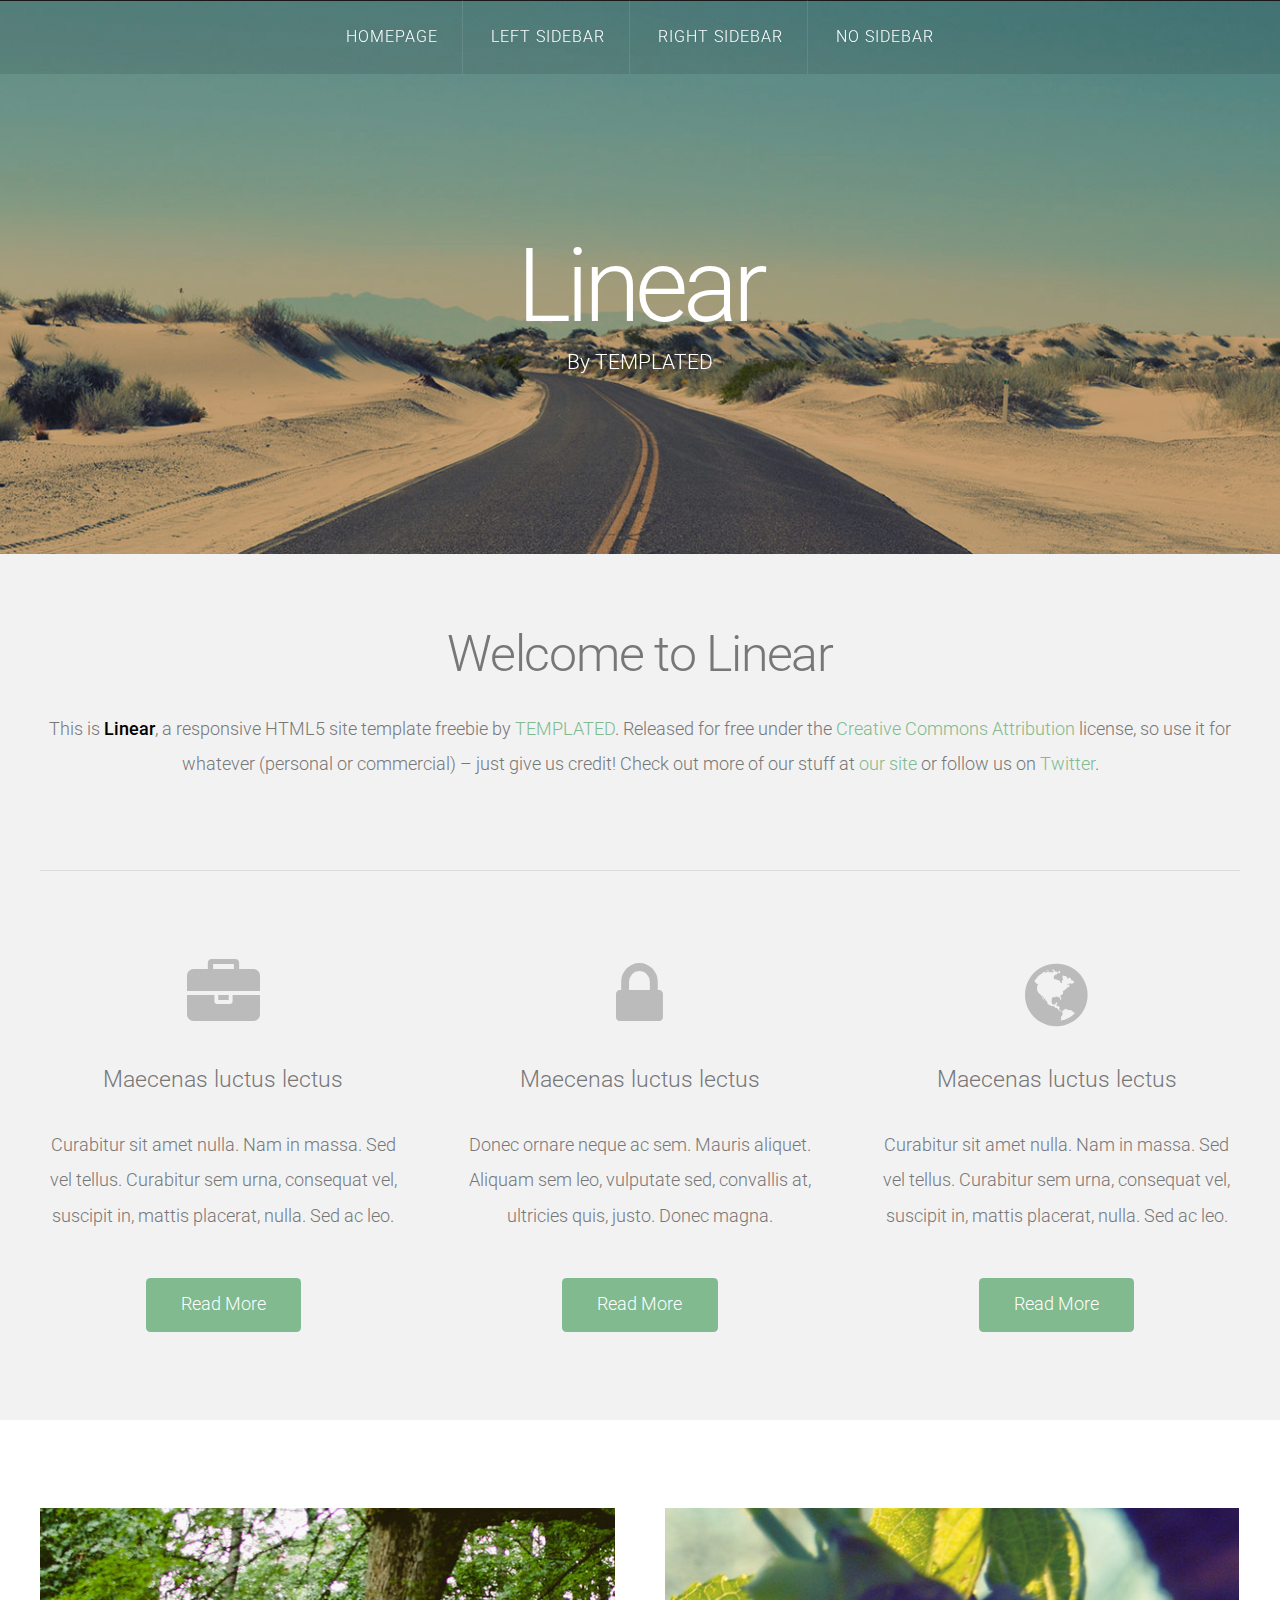
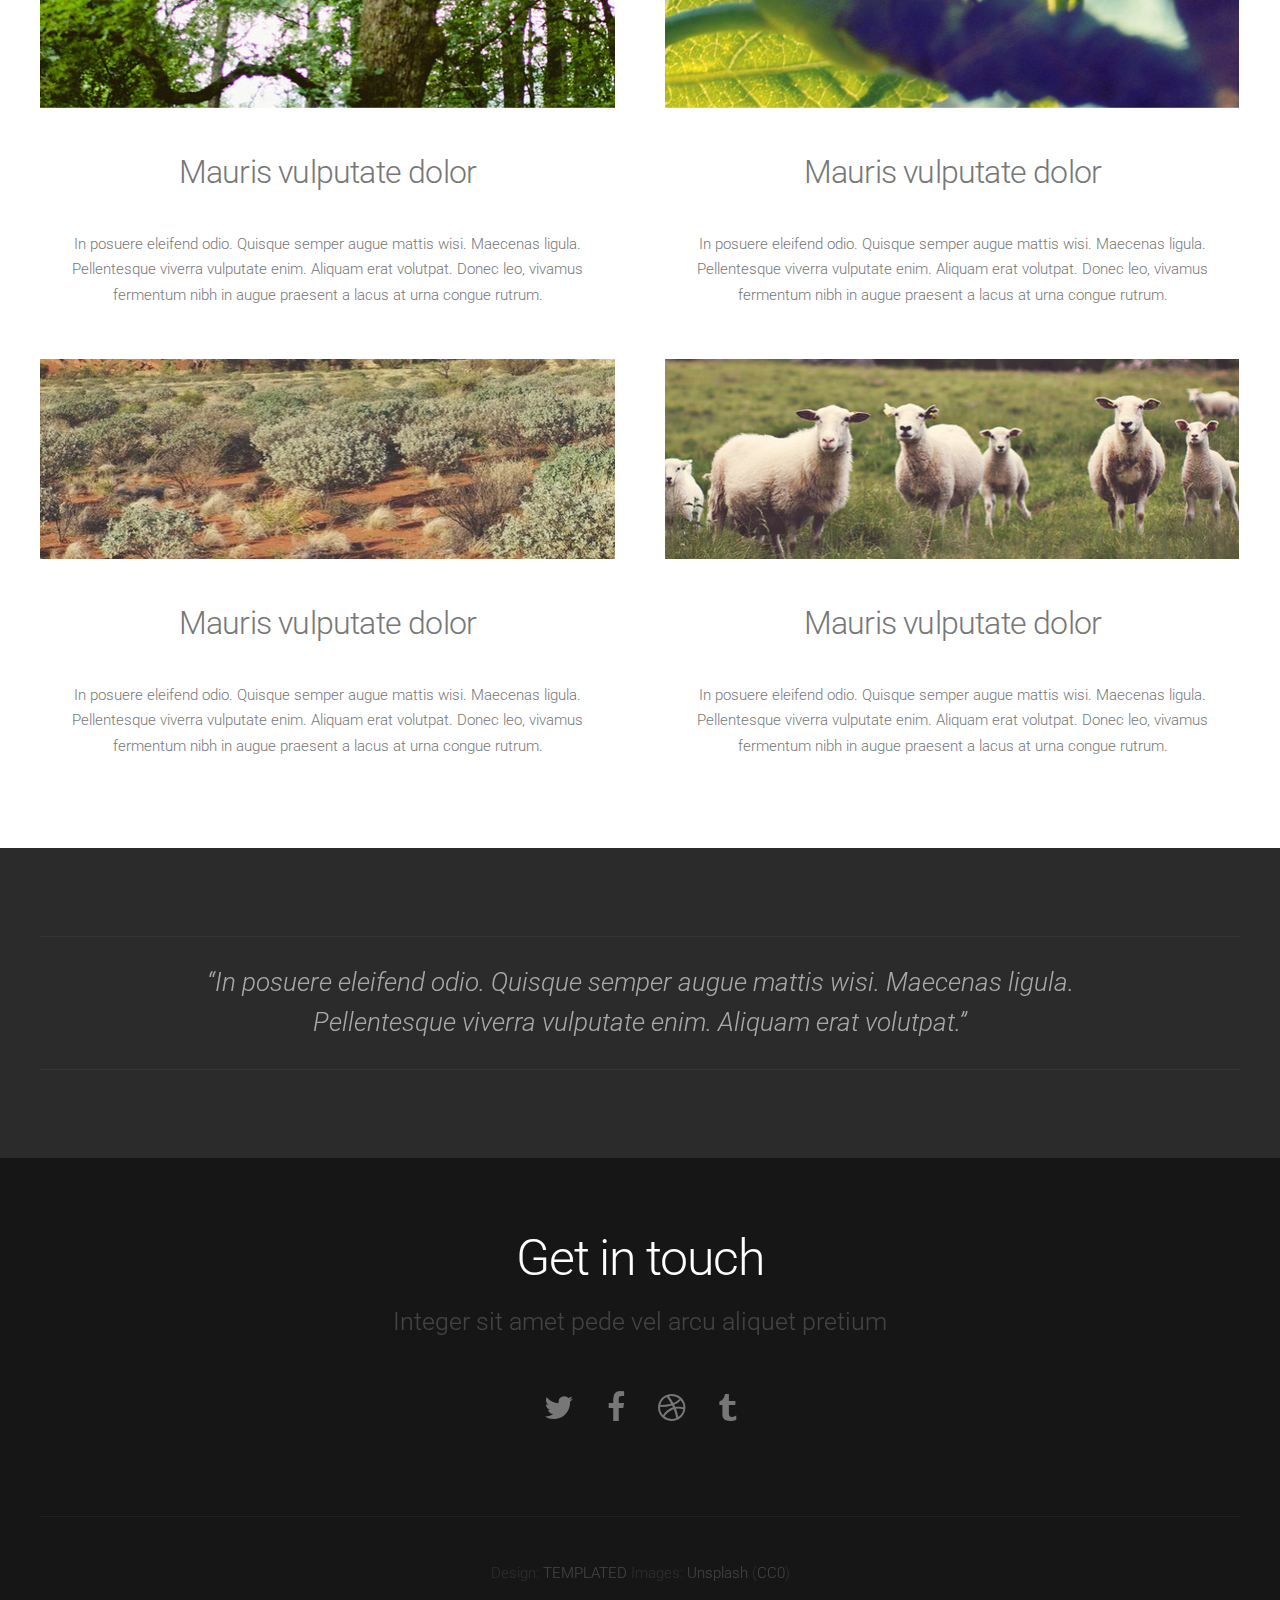
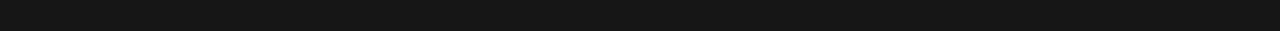
==== index.html @ af06b60b "html template" ====
<!DOCTYPE HTML>
<!--
	Linear by TEMPLATED
    templated.co @templatedco
    Released for free under the Creative Commons Attribution 3.0 license (templated.co/license)
-->
<html>
	<head>
		<title>Linear by TEMPLATED</title>
		<meta http-equiv="content-type" content="text/html; charset=utf-8" />
		<meta name="description" content="" />
		<meta name="keywords" content="" />
		<link href='http://fonts.googleapis.com/css?family=Roboto:400,100,300,700,500,900' rel='stylesheet' type='text/css'>
		<script src="http://ajax.googleapis.com/ajax/libs/jquery/1.11.0/jquery.min.js"></script>
		<script src="js/skel.min.js"></script>
		<script src="js/skel-panels.min.js"></script>
		<script src="js/init.js"></script>
		<noscript>
			<link rel="stylesheet" href="css/skel-noscript.css" />
			<link rel="stylesheet" href="css/style.css" />
			<link rel="stylesheet" href="css/style-desktop.css" />
		</noscript>
	</head>
	<body class="homepage">

	<!-- Header -->
		<div id="header">
			<div id="nav-wrapper"> 
				<!-- Nav -->
				<nav id="nav">
					<ul>
						<li class="active"><a href="index.html">Homepage</a></li>
						<li><a href="left-sidebar.html">Left Sidebar</a></li>
						<li><a href="right-sidebar.html">Right Sidebar</a></li>
						<li><a href="no-sidebar.html">No Sidebar</a></li>
					</ul>
				</nav>
			</div>
			<div class="container"> 
				
				<!-- Logo -->
				<div id="logo">
					<h1><a href="#">Linear</a></h1>
					<span class="tag">By TEMPLATED</span>
				</div>
			</div>
		</div>

	<!-- Featured -->
		<div id="featured">
			<div class="container">
				<header>
					<h2>Welcome to Linear</h2>
				</header>
				<p>This is <strong>Linear</strong>, a responsive HTML5 site template freebie by <a href="http://templated.co">TEMPLATED</a>. Released for free under the <a href="http://templated.co/license">Creative Commons Attribution</a> license, so use it for whatever (personal or commercial) &ndash; just give us credit! Check out more of our stuff at <a href="http://templated.co">our site</a> or follow us on <a href="http://twitter.com/templatedco">Twitter</a>.</p>
				<hr />
				<div class="row">
					<section class="4u">
						<span class="pennant"><span class="fa fa-briefcase"></span></span>
						<h3>Maecenas luctus lectus</h3>
						<p>Curabitur sit amet nulla. Nam in massa. Sed vel tellus. Curabitur sem urna, consequat vel, suscipit in, mattis placerat, nulla. Sed ac leo.</p>
						<a href="#" class="button button-style1">Read More</a>
					</section>
					<section class="4u">
						<span class="pennant"><span class="fa fa-lock"></span></span>
						<h3>Maecenas luctus lectus</h3>
						<p>Donec ornare neque ac sem. Mauris aliquet. Aliquam sem leo, vulputate sed, convallis at, ultricies quis, justo. Donec magna.</p>
						<a href="#" class="button button-style1">Read More</a>
					</section>
					<section class="4u">
						<span class="pennant"><span class="fa fa-globe"></span></span>
						<h3>Maecenas luctus lectus</h3>
						<p>Curabitur sit amet nulla. Nam in massa. Sed vel tellus. Curabitur sem urna, consequat vel, suscipit in, mattis placerat, nulla. Sed ac leo.</p>
						<a href="#" class="button button-style1">Read More</a>
					</section>

				</div>
			</div>
		</div>

	<!-- Main -->
		<div id="main">
			<div id="content" class="container">

				<div class="row">
					<section class="6u">
						<a href="#" class="image full"><img src="images/pic01.jpg" alt=""></a>
						<header>
							<h2>Mauris vulputate dolor</h2>
						</header>
						<p>In posuere eleifend odio. Quisque semper augue mattis wisi. Maecenas ligula. Pellentesque viverra vulputate enim. Aliquam erat volutpat. Donec leo, vivamus fermentum nibh in augue praesent a lacus at urna congue rutrum.</p>
					</section>				
					<section class="6u">
						<a href="#" class="image full"><img src="images/pic02.jpg" alt=""></a>
						<header>
							<h2>Mauris vulputate dolor</h2>
						</header>
						<p>In posuere eleifend odio. Quisque semper augue mattis wisi. Maecenas ligula. Pellentesque viverra vulputate enim. Aliquam erat volutpat. Donec leo, vivamus fermentum nibh in augue praesent a lacus at urna congue rutrum.</p>
					</section>				
				</div>

				<div class="row">
					<section class="6u">
						<a href="#" class="image full"><img src="images/pic03.jpg" alt=""></a>
						<header>
							<h2>Mauris vulputate dolor</h2>
						</header>
						<p>In posuere eleifend odio. Quisque semper augue mattis wisi. Maecenas ligula. Pellentesque viverra vulputate enim. Aliquam erat volutpat. Donec leo, vivamus fermentum nibh in augue praesent a lacus at urna congue rutrum.</p>
					</section>				
					<section class="6u">
						<a href="#" class="image full"><img src="images/pic04.jpg" alt=""></a>
						<header>
							<h2>Mauris vulputate dolor</h2>
						</header>
						<p>In posuere eleifend odio. Quisque semper augue mattis wisi. Maecenas ligula. Pellentesque viverra vulputate enim. Aliquam erat volutpat. Donec leo, vivamus fermentum nibh in augue praesent a lacus at urna congue rutrum.</p>
					</section>				
				</div>
			
			</div>
		</div>

	<!-- Tweet -->
		<div id="tweet">
			<div class="container">
				<section>
					<blockquote>&ldquo;In posuere eleifend odio. Quisque semper augue mattis wisi. Maecenas ligula. Pellentesque viverra vulputate enim. Aliquam erat volutpat.&rdquo;</blockquote>
				</section>
			</div>
		</div>

	<!-- Footer -->
		<div id="footer">
			<div class="container">
				<section>
					<header>
						<h2>Get in touch</h2>
						<span class="byline">Integer sit amet pede vel arcu aliquet pretium</span>
					</header>
					<ul class="contact">
						<li><a href="#" class="fa fa-twitter"><span>Twitter</span></a></li>
						<li class="active"><a href="#" class="fa fa-facebook"><span>Facebook</span></a></li>
						<li><a href="#" class="fa fa-dribbble"><span>Pinterest</span></a></li>
						<li><a href="#" class="fa fa-tumblr"><span>Google+</span></a></li>
					</ul>
				</section>
			</div>
		</div>

	<!-- Copyright -->
		<div id="copyright">
			<div class="container">
				Design: <a href="http://templated.co">TEMPLATED</a> Images: <a href="http://unsplash.com">Unsplash</a> (<a href="http://unsplash.com/cc0">CC0</a>)
			</div>
		</div>

	</body>
</html>
---- css/skel-noscript.css ----
/* Resets (http://meyerweb.com/eric/tools/css/reset/ | v2.0 | 20110126 | License: none (public domain)) */

	html,body,div,span,applet,object,iframe,h1,h2,h3,h4,h5,h6,p,blockquote,pre,a,abbr,acronym,address,big,cite,code,del,dfn,em,img,ins,kbd,q,s,samp,small,strike,strong,sub,sup,tt,var,b,u,i,center,dl,dt,dd,ol,ul,li,fieldset,form,label,legend,table,caption,tbody,tfoot,thead,tr,th,td,article,aside,canvas,details,embed,figure,figcaption,footer,header,hgroup,menu,nav,output,ruby,section,summary,time,mark,audio,video{margin:0;padding:0;border:0;font-size:100%;font:inherit;vertical-align:baseline;}article,aside,details,figcaption,figure,footer,header,hgroup,menu,nav,section{display:block;}body{line-height:1;}ol,ul{list-style:none;}blockquote,q{quotes:none;}blockquote:before,blockquote:after,q:before,q:after{content:'';content:none;}table{border-collapse:collapse;border-spacing:0;}body{-webkit-text-size-adjust:none}

/* Box Model */

	*, *:before, *:after {
		-moz-box-sizing: border-box;
		-webkit-box-sizing: border-box;
		-o-box-sizing: border-box;
		-ms-box-sizing: border-box;
		box-sizing: border-box;
	}

/* Container */

	body {
		min-width: 1200px;
	}

	.container {
		width: 1200px;
		margin-left: auto;
		margin-right: auto;
	}

	/* Modifiers */
	
		.container.small {
			width: 900px;
		}

		.container.big {
			width: 100%;
			max-width: 1500px;
			min-width: 1200px;
		}

/* Grid */

	/* Cells */

		.\31 2u { width: 100% }
		.\31 1u { width: 91.6666666667% }
		.\31 0u { width: 83.3333333333% }
		.\39 u { width: 75% }
		.\38 u { width: 66.6666666667% }
		.\37 u { width: 58.3333333333% }
		.\36 u { width: 50% }
		.\35 u { width: 41.6666666667% }
		.\34 u { width: 33.3333333333% }
		.\33 u { width: 25% }
		.\32 u { width: 16.6666666667% }
		.\31 u { width: 8.3333333333% }
		.\-11u { margin-left: 91.6666666667% }
		.\-10u { margin-left: 83.3333333333% }
		.\-9u { margin-left: 75% }
		.\-8u { margin-left: 66.6666666667% }
		.\-7u { margin-left: 58.3333333333% }
		.\-6u { margin-left: 50% }
		.\-5u { margin-left: 41.6666666667% }
		.\-4u { margin-left: 33.3333333333% }
		.\-3u { margin-left: 25% }
		.\-2u { margin-left: 16.6666666667% }
		.\-1u { margin-left: 8.3333333333% }

		.row > * {
			padding: 50px 0 0 50px;
			float: left;
			-moz-box-sizing: border-box;
			-webkit-box-sizing: border-box;
			-o-box-sizing: border-box;
			-ms-box-sizing: border-box;
			box-sizing: border-box;
		}

		.row + .row > * {
			padding-top: 50px;
		}

		.row {
			margin-left: -50px;
		}

	/* Rows */

		.row:after {
			content: '';
			display: block;
			clear: both;
			height: 0;
		}

		.row:first-child > * {
			padding-top: 0;
		}

		.row > * {
			padding-top: 0;
		}

		/* Modifiers */

			/* Flush */

				.row.flush {
					margin-left: 0;
				}

				.row.flush > * {
					padding: 0 !important;
				}

			/* Quarter */

				.row.quarter > * {
					padding: 12.5px 0 0 12.5px;
				}

				.row.quarter + .row.quarter > * {
					padding-top: 12.5px;
				}

				.row.quarter {
					margin-left: -12.5px;
				}

			/* Half */

				.row.half > * {
					padding: 25px 0 0 25px;
				}

				.row.half + .row.half > * {
					padding-top: 25px;
				}

				.row.half {
					margin-left: -25px;
				}

			/* One and (a) Half */

				.row.oneandhalf > * {
					padding: 75px 0 0 75px;
				}

				.row.oneandhalf + .row.oneandhalf > * {
					padding-top: 75px;
				}

				.row.oneandhalf {
					margin-left: -75px;
				}

			/* Double */

				.row.double > * {
					padding: 100px 0 0 100px;
				}

				.row.double + .row.double > * {
					padding-top: 100px;
				}

				.row.double {
					margin-left: -100px;
				}
---- css/style.css ----
/*
	Linear by TEMPLATED
    templated.co @templatedco
    Released for free under the Creative Commons Attribution 3.0 license (templated.co/license)
*/

@charset 'UTF-8';

@font-face{font-family:'FontAwesome';src:url('font/fontawesome-webfont.eot?v=4.0.1');src:url('font/fontawesome-webfont.eot?#iefix&v=4.0.1') format('embedded-opentype'),url('font/fontawesome-webfont.woff?v=4.0.1') format('woff'),url('font/fontawesome-webfont.ttf?v=4.0.1') format('truetype'),url('font/fontawesome-webfont.svg?v=4.0.1#fontawesomeregular') format('svg');font-weight:normal;font-style:normal}

/*********************************************************************************/
/* Basic                                                                         */
/*********************************************************************************/

	body
	{
		margin: 0;
		padding: 0;
		background: #161616;
	}

	body,input,textarea,select
	{
		font-family: 'Roboto', sans-serif;
		font-size: 11pt;
		font-weight: 300;
		line-height: 1.75em;
		color: #777;
	}

	h1,h2,h3,h4,h5,h6
	{
		font-weight: 300;
		color: #777;
	}
	
		h2
		{
			letter-spacing: -0.025em;
		}
	
		h1 a, h2 a, h3 a, h4 a, h5 a, h6 a
		{
			color: inherit;
			text-decoration: none;
		}
		
	strong, b
	{
		font-weight: 500;
		color: #000000;
	}
	
	em, i
	{
		font-style: italic;
	}

	a
	{
		text-decoration: none;
		color: #80BA8E;
	}
	
	a:hover
	{
		text-decoration: underline;
	}

	sub
	{
		position: relative;
		top: 0.5em;
		font-size: 0.8em;
	}
	
	sup
	{
		position: relative;
		top: -0.5em;
		font-size: 0.8em;
	}
	
	hr
	{
		border: 0;
		border-top: solid 1px #ddd;
		margin: 6em 0 0 0;
		padding: 6em 0 0 0;
	}
	
	blockquote
	{
		border-left: solid 0.5em #ddd;
		padding: 1em 0 1em 2em;
		font-style: italic;
	}
	
	p, ul, ol, dl, table
	{
		margin-bottom: 1em;
	}

	header
	{
		margin-bottom: 1.6em;
	}
	
		header h2
		{
		}

		header .byline
		{
			display: block;
			margin: 1.5em 0 0 0;
			padding: 0 0 0.5em 0;
		}
		
	footer
	{
		margin-top: 1em;
	}

	br.clear
	{
		clear: both;
	}

	.pennant
	{
		color: #bbb;
	}

	/* Sections/Articles */
	
		section,
		article
		{
			margin-bottom: 3em;
		}
		
		section > :last-child,
		article > :last-child
		{
			margin-bottom: 0;
		}

		section:last-child,
		article:last-child
		{
			margin-bottom: 0;
		}

		.row > section,
		.row > article
		{
			margin-bottom: 0;
		}

	/* Images */

		.image
		{
			display: inline-block;
		}
		
			.image img
			{
				display: block;
				width: 100%;
			}

			.image.featured
			{
				display: block;
				width: 100%;
				margin: 0 0 2em 0;
			}
			
			.image.full
			{
				display: block;
				width: 100%;
				margin-bottom: 2em;
			}
			
			.image.left
			{
				float: left;
				margin: 0 2em 2em 0;
			}
			
			.image.centered
			{
				display: block;
				margin: 0 0 2em 0;
			}

				.image.centered img
				{
					margin: 0 auto;
					width: auto;
				}

	/* Lists */

		ul.default
		{
			margin: 0;
			padding: 0em 0em 1.5em 0em;
			list-style: none;
		}
		
			ul.default li
			{
				padding: 0.60em 0em;
				font-size: 0.95em;
				border-top: 1px solid;
				border-color: rgba(0,0,0,.1);
			}		
		
			ul.default li:first-child
			{
				padding-top: 0;
				border-top: none;
			}
	
			ul.default {
			}
		
		ul.style li {
			margin: 0;
			padding: 2em 0em 1.5em 0em;
			border-top: 1px solid;
			border-color: rgba(0,0,0,.1);
		}
		
		ul.style li:first-child
		{
			padding-top: 0;
			border-top: none;
		}
		
		ul.style img {
			float: left;
			margin-right: 20px;
		}
		
		ul.style a {
			color: #434343;
		}
		
		ul.style .posted {
			padding: 0em 0em 1em 0em;
			letter-spacing: 1px;
			text-transform: uppercase;
			font-size: 8pt;
			color: #A2A2A2;
		}
		
		ul.style .first {
			padding-top: 0px;
			border-top: none;
		}
							

	/* Buttons */
		
	.button
	{
		position: relative;
		display: inline-block;
		background: #80BA8E;
		padding: 0.8em 2em;
		text-decoration: none !important;
		font-size: 1.2em;
		font-weight: 300;
		color: #FFF !important;
		-moz-transition: color 0.35s ease-in-out, background-color 0.35s ease-in-out;
		-webkit-transition: color 0.35s ease-in-out, background-color 0.35s ease-in-out;
		-o-transition: color 0.35s ease-in-out, background-color 0.35s ease-in-out;
		-ms-transition: color 0.35s ease-in-out, background-color 0.35s ease-in-out;
		transition: color 0.35s ease-in-out, background-color 0.35s ease-in-out;
		text-align: center;
		border-radius: 0.25em;
	}

	.button:hover
	{
		background: #70AA7E;
		color: #FFF !important;
	}

/*********************************************************************************/
/* Icons                                                                         */
/* Powered by Font Awesome by Dave Gandy | http://fontawesome.io                 */
/* Licensed under the SIL OFL 1.1 (font), MIT (CSS)                              */
/*********************************************************************************/

	.fa
	{
		text-decoration: none;
	}

		.fa.solo
		{
		}
		
			.fa.solo span
			{
				display: none;
			}

		.fa:before
		{
			display:inline-block;
			font-family: FontAwesome;
			font-size: 1.25em;
			text-decoration: none;
			font-style: normal;
			font-weight: normal;
			line-height: 1;
			-webkit-font-smoothing:antialiased;
			-moz-osx-font-smoothing:grayscale;
		}

		.fa-lg{font-size:1.3333333333333333em;line-height:.75em;vertical-align:-15%}
		.fa-2x{font-size:2em}
		.fa-3x{font-size:3em}
		.fa-4x{font-size:4em}
		.fa-5x{font-size:5em}
		.fa-fw{width:1.2857142857142858em;text-align:center}
		.fa-ul{padding-left:0;margin-left:2.142857142857143em;list-style-type:none}.fa-ul>li{position:relative}
		.fa-li{position:absolute;left:-2.142857142857143em;width:2.142857142857143em;top:.14285714285714285em;text-align:center}.fa-li.fa-lg{left:-1.8571428571428572em}
		.fa-border{padding:.2em .25em .15em;border:solid .08em #eee;border-radius:.1em}
		.pull-right{float:right}
		.pull-left{float:left}
		.fa.pull-left{margin-right:.3em}
		.fa.pull-right{margin-left:.3em}
		.fa-spin{-webkit-animation:spin 2s infinite linear;-moz-animation:spin 2s infinite linear;-o-animation:spin 2s infinite linear;animation:spin 2s infinite linear}
		@-moz-keyframes spin{0%{-moz-transform:rotate(0deg)} 100%{-moz-transform:rotate(359deg)}}@-webkit-keyframes spin{0%{-webkit-transform:rotate(0deg)} 100%{-webkit-transform:rotate(359deg)}}@-o-keyframes spin{0%{-o-transform:rotate(0deg)} 100%{-o-transform:rotate(359deg)}}@-ms-keyframes spin{0%{-ms-transform:rotate(0deg)} 100%{-ms-transform:rotate(359deg)}}@keyframes spin{0%{transform:rotate(0deg)} 100%{transform:rotate(359deg)}}.fa-rotate-90{filter:progid:DXImageTransform.Microsoft.BasicImage(rotation=1);-webkit-transform:rotate(90deg);-moz-transform:rotate(90deg);-ms-transform:rotate(90deg);-o-transform:rotate(90deg);transform:rotate(90deg)}
		.fa-rotate-180{filter:progid:DXImageTransform.Microsoft.BasicImage(rotation=2);-webkit-transform:rotate(180deg);-moz-transform:rotate(180deg);-ms-transform:rotate(180deg);-o-transform:rotate(180deg);transform:rotate(180deg)}
		.fa-rotate-270{filter:progid:DXImageTransform.Microsoft.BasicImage(rotation=3);-webkit-transform:rotate(270deg);-moz-transform:rotate(270deg);-ms-transform:rotate(270deg);-o-transform:rotate(270deg);transform:rotate(270deg)}
		.fa-flip-horizontal{filter:progid:DXImageTransform.Microsoft.BasicImage(rotation=0, mirror=1);-webkit-transform:scale(-1, 1);-moz-transform:scale(-1, 1);-ms-transform:scale(-1, 1);-o-transform:scale(-1, 1);transform:scale(-1, 1)}
		.fa-flip-vertical{filter:progid:DXImageTransform.Microsoft.BasicImage(rotation=2, mirror=1);-webkit-transform:scale(1, -1);-moz-transform:scale(1, -1);-ms-transform:scale(1, -1);-o-transform:scale(1, -1);transform:scale(1, -1)}
		.fa-stack{position:relative;display:inline-block;width:2em;height:2em;line-height:2em;vertical-align:middle}
		.fa-stack-1x,.fa-stack-2x{position:absolute;left:0;width:100%;text-align:center}
		.fa-stack-1x{line-height:inherit}
		.fa-stack-2x{font-size:2em}
		.fa-inverse{color:#fff}
		.fa-glass:before{content:"\f000"}
		.fa-music:before{content:"\f001"}
		.fa-search:before{content:"\f002"}
		.fa-envelope-o:before{content:"\f003"}
		.fa-heart:before{content:"\f004"}
		.fa-star:before{content:"\f005"}
		.fa-star-o:before{content:"\f006"}
		.fa-user:before{content:"\f007"}
		.fa-film:before{content:"\f008"}
		.fa-th-large:before{content:"\f009"}
		.fa-th:before{content:"\f00a"}
		.fa-th-list:before{content:"\f00b"}
		.fa-check:before{content:"\f00c"}
		.fa-times:before{content:"\f00d"}
		.fa-search-plus:before{content:"\f00e"}
		.fa-search-minus:before{content:"\f010"}
		.fa-power-off:before{content:"\f011"}
		.fa-signal:before{content:"\f012"}
		.fa-gear:before,.fa-cog:before{content:"\f013"}
		.fa-trash-o:before{content:"\f014"}
		.fa-home:before{content:"\f015"}
		.fa-file-o:before{content:"\f016"}
		.fa-clock-o:before{content:"\f017"}
		.fa-road:before{content:"\f018"}
		.fa-download:before{content:"\f019"}
		.fa-arrow-circle-o-down:before{content:"\f01a"}
		.fa-arrow-circle-o-up:before{content:"\f01b"}
		.fa-inbox:before{content:"\f01c"}
		.fa-play-circle-o:before{content:"\f01d"}
		.fa-rotate-right:before,.fa-repeat:before{content:"\f01e"}
		.fa-refresh:before{content:"\f021"}
		.fa-list-alt:before{content:"\f022"}
		.fa-lock:before{content:"\f023"}
		.fa-flag:before{content:"\f024"}
		.fa-headphones:before{content:"\f025"}
		.fa-volume-off:before{content:"\f026"}
		.fa-volume-down:before{content:"\f027"}
		.fa-volume-up:before{content:"\f028"}
		.fa-qrcode:before{content:"\f029"}
		.fa-barcode:before{content:"\f02a"}
		.fa-tag:before{content:"\f02b"}
		.fa-tags:before{content:"\f02c"}
		.fa-book:before{content:"\f02d"}
		.fa-bookmark:before{content:"\f02e"}
		.fa-print:before{content:"\f02f"}
		.fa-camera:before{content:"\f030"}
		.fa-font:before{content:"\f031"}
		.fa-bold:before{content:"\f032"}
		.fa-italic:before{content:"\f033"}
		.fa-text-height:before{content:"\f034"}
		.fa-text-width:before{content:"\f035"}
		.fa-align-left:before{content:"\f036"}
		.fa-align-center:before{content:"\f037"}
		.fa-align-right:before{content:"\f038"}
		.fa-align-justify:before{content:"\f039"}
		.fa-list:before{content:"\f03a"}
		.fa-dedent:before,.fa-outdent:before{content:"\f03b"}
		.fa-indent:before{content:"\f03c"}
		.fa-video-camera:before{content:"\f03d"}
		.fa-picture-o:before{content:"\f03e"}
		.fa-pencil:before{content:"\f040"}
		.fa-map-marker:before{content:"\f041"}
		.fa-adjust:before{content:"\f042"}
		.fa-tint:before{content:"\f043"}
		.fa-edit:before,.fa-pencil-square-o:before{content:"\f044"}
		.fa-share-square-o:before{content:"\f045"}
		.fa-check-square-o:before{content:"\f046"}
		.fa-move:before{content:"\f047"}
		.fa-step-backward:before{content:"\f048"}
		.fa-fast-backward:before{content:"\f049"}
		.fa-backward:before{content:"\f04a"}
		.fa-play:before{content:"\f04b"}
		.fa-pause:before{content:"\f04c"}
		.fa-stop:before{content:"\f04d"}
		.fa-forward:before{content:"\f04e"}
		.fa-fast-forward:before{content:"\f050"}
		.fa-step-forward:before{content:"\f051"}
		.fa-eject:before{content:"\f052"}
		.fa-chevron-left:before{content:"\f053"}
		.fa-chevron-right:before{content:"\f054"}
		.fa-plus-circle:before{content:"\f055"}
		.fa-minus-circle:before{content:"\f056"}
		.fa-times-circle:before{content:"\f057"}
		.fa-check-circle:before{content:"\f058"}
		.fa-question-circle:before{content:"\f059"}
		.fa-info-circle:before{content:"\f05a"}
		.fa-crosshairs:before{content:"\f05b"}
		.fa-times-circle-o:before{content:"\f05c"}
		.fa-check-circle-o:before{content:"\f05d"}
		.fa-ban:before{content:"\f05e"}
		.fa-arrow-left:before{content:"\f060"}
		.fa-arrow-right:before{content:"\f061"}
		.fa-arrow-up:before{content:"\f062"}
		.fa-arrow-down:before{content:"\f063"}
		.fa-mail-forward:before,.fa-share:before{content:"\f064"}
		.fa-resize-full:before{content:"\f065"}
		.fa-resize-small:before{content:"\f066"}
		.fa-plus:before{content:"\f067"}
		.fa-minus:before{content:"\f068"}
		.fa-asterisk:before{content:"\f069"}
		.fa-exclamation-circle:before{content:"\f06a"}
		.fa-gift:before{content:"\f06b"}
		.fa-leaf:before{content:"\f06c"}
		.fa-fire:before{content:"\f06d"}
		.fa-eye:before{content:"\f06e"}
		.fa-eye-slash:before{content:"\f070"}
		.fa-warning:before,.fa-exclamation-triangle:before{content:"\f071"}
		.fa-plane:before{content:"\f072"}
		.fa-calendar:before{content:"\f073"}
		.fa-random:before{content:"\f074"}
		.fa-comment:before{content:"\f075"}
		.fa-magnet:before{content:"\f076"}
		.fa-chevron-up:before{content:"\f077"}
		.fa-chevron-down:before{content:"\f078"}
		.fa-retweet:before{content:"\f079"}
		.fa-shopping-cart:before{content:"\f07a"}
		.fa-folder:before{content:"\f07b"}
		.fa-folder-open:before{content:"\f07c"}
		.fa-resize-vertical:before{content:"\f07d"}
		.fa-resize-horizontal:before{content:"\f07e"}
		.fa-bar-chart-o:before{content:"\f080"}
		.fa-twitter-square:before{content:"\f081"}
		.fa-facebook-square:before{content:"\f082"}
		.fa-camera-retro:before{content:"\f083"}
		.fa-key:before{content:"\f084"}
		.fa-gears:before,.fa-cogs:before{content:"\f085"}
		.fa-comments:before{content:"\f086"}
		.fa-thumbs-o-up:before{content:"\f087"}
		.fa-thumbs-o-down:before{content:"\f088"}
		.fa-star-half:before{content:"\f089"}
		.fa-heart-o:before{content:"\f08a"}
		.fa-sign-out:before{content:"\f08b"}
		.fa-linkedin-square:before{content:"\f08c"}
		.fa-thumb-tack:before{content:"\f08d"}
		.fa-external-link:before{content:"\f08e"}
		.fa-sign-in:before{content:"\f090"}
		.fa-trophy:before{content:"\f091"}
		.fa-github-square:before{content:"\f092"}
		.fa-upload:before{content:"\f093"}
		.fa-lemon-o:before{content:"\f094"}
		.fa-phone:before{content:"\f095"}
		.fa-square-o:before{content:"\f096"}
		.fa-bookmark-o:before{content:"\f097"}
		.fa-phone-square:before{content:"\f098"}
		.fa-twitter:before{content:"\f099"}
		.fa-facebook:before{content:"\f09a"}
		.fa-github:before{content:"\f09b"}
		.fa-unlock:before{content:"\f09c"}
		.fa-credit-card:before{content:"\f09d"}
		.fa-rss:before{content:"\f09e"}
		.fa-hdd-o:before{content:"\f0a0"}
		.fa-bullhorn:before{content:"\f0a1"}
		.fa-bell:before{content:"\f0f3"}
		.fa-certificate:before{content:"\f0a3"}
		.fa-hand-o-right:before{content:"\f0a4"}
		.fa-hand-o-left:before{content:"\f0a5"}
		.fa-hand-o-up:before{content:"\f0a6"}
		.fa-hand-o-down:before{content:"\f0a7"}
		.fa-arrow-circle-left:before{content:"\f0a8"}
		.fa-arrow-circle-right:before{content:"\f0a9"}
		.fa-arrow-circle-up:before{content:"\f0aa"}
		.fa-arrow-circle-down:before{content:"\f0ab"}
		.fa-globe:before{content:"\f0ac"}
		.fa-wrench:before{content:"\f0ad"}
		.fa-tasks:before{content:"\f0ae"}
		.fa-filter:before{content:"\f0b0"}
		.fa-briefcase:before{content:"\f0b1"}
		.fa-fullscreen:before{content:"\f0b2"}
		.fa-group:before{content:"\f0c0"}
		.fa-chain:before,.fa-link:before{content:"\f0c1"}
		.fa-cloud:before{content:"\f0c2"}
		.fa-flask:before{content:"\f0c3"}
		.fa-cut:before,.fa-scissors:before{content:"\f0c4"}
		.fa-copy:before,.fa-files-o:before{content:"\f0c5"}
		.fa-paperclip:before{content:"\f0c6"}
		.fa-save:before,.fa-floppy-o:before{content:"\f0c7"}
		.fa-square:before{content:"\f0c8"}
		.fa-reorder:before{content:"\f0c9"}
		.fa-list-ul:before{content:"\f0ca"}
		.fa-list-ol:before{content:"\f0cb"}
		.fa-strikethrough:before{content:"\f0cc"}
		.fa-underline:before{content:"\f0cd"}
		.fa-table:before{content:"\f0ce"}
		.fa-magic:before{content:"\f0d0"}
		.fa-truck:before{content:"\f0d1"}
		.fa-pinterest:before{content:"\f0d2"}
		.fa-pinterest-square:before{content:"\f0d3"}
		.fa-google-plus-square:before{content:"\f0d4"}
		.fa-google-plus:before{content:"\f0d5"}
		.fa-money:before{content:"\f0d6"}
		.fa-caret-down:before{content:"\f0d7"}
		.fa-caret-up:before{content:"\f0d8"}
		.fa-caret-left:before{content:"\f0d9"}
		.fa-caret-right:before{content:"\f0da"}
		.fa-columns:before{content:"\f0db"}
		.fa-unsorted:before,.fa-sort:before{content:"\f0dc"}
		.fa-sort-down:before,.fa-sort-asc:before{content:"\f0dd"}
		.fa-sort-up:before,.fa-sort-desc:before{content:"\f0de"}
		.fa-envelope:before{content:"\f0e0"}
		.fa-linkedin:before{content:"\f0e1"}
		.fa-rotate-left:before,.fa-undo:before{content:"\f0e2"}
		.fa-legal:before,.fa-gavel:before{content:"\f0e3"}
		.fa-dashboard:before,.fa-tachometer:before{content:"\f0e4"}
		.fa-comment-o:before{content:"\f0e5"}
		.fa-comments-o:before{content:"\f0e6"}
		.fa-flash:before,.fa-bolt:before{content:"\f0e7"}
		.fa-sitemap:before{content:"\f0e8"}
		.fa-umbrella:before{content:"\f0e9"}
		.fa-paste:before,.fa-clipboard:before{content:"\f0ea"}
		.fa-lightbulb-o:before{content:"\f0eb"}
		.fa-exchange:before{content:"\f0ec"}
		.fa-cloud-download:before{content:"\f0ed"}
		.fa-cloud-upload:before{content:"\f0ee"}
		.fa-user-md:before{content:"\f0f0"}
		.fa-stethoscope:before{content:"\f0f1"}
		.fa-suitcase:before{content:"\f0f2"}
		.fa-bell-o:before{content:"\f0a2"}
		.fa-coffee:before{content:"\f0f4"}
		.fa-cutlery:before{content:"\f0f5"}
		.fa-file-text-o:before{content:"\f0f6"}
		.fa-building:before{content:"\f0f7"}
		.fa-hospital:before{content:"\f0f8"}
		.fa-ambulance:before{content:"\f0f9"}
		.fa-medkit:before{content:"\f0fa"}
		.fa-fighter-jet:before{content:"\f0fb"}
		.fa-beer:before{content:"\f0fc"}
		.fa-h-square:before{content:"\f0fd"}
		.fa-plus-square:before{content:"\f0fe"}
		.fa-angle-double-left:before{content:"\f100"}
		.fa-angle-double-right:before{content:"\f101"}
		.fa-angle-double-up:before{content:"\f102"}
		.fa-angle-double-down:before{content:"\f103"}
		.fa-angle-left:before{content:"\f104"}
		.fa-angle-right:before{content:"\f105"}
		.fa-angle-up:before{content:"\f106"}
		.fa-angle-down:before{content:"\f107"}
		.fa-desktop:before{content:"\f108"}
		.fa-laptop:before{content:"\f109"}
		.fa-tablet:before{content:"\f10a"}
		.fa-mobile-phone:before,.fa-mobile:before{content:"\f10b"}
		.fa-circle-o:before{content:"\f10c"}
		.fa-quote-left:before{content:"\f10d"}
		.fa-quote-right:before{content:"\f10e"}
		.fa-spinner:before{content:"\f110"}
		.fa-circle:before{content:"\f111"}
		.fa-mail-reply:before,.fa-reply:before{content:"\f112"}
		.fa-github-alt:before{content:"\f113"}
		.fa-folder-o:before{content:"\f114"}
		.fa-folder-open-o:before{content:"\f115"}
		.fa-expand-o:before{content:"\f116"}
		.fa-collapse-o:before{content:"\f117"}
		.fa-smile-o:before{content:"\f118"}
		.fa-frown-o:before{content:"\f119"}
		.fa-meh-o:before{content:"\f11a"}
		.fa-gamepad:before{content:"\f11b"}
		.fa-keyboard-o:before{content:"\f11c"}
		.fa-flag-o:before{content:"\f11d"}
		.fa-flag-checkered:before{content:"\f11e"}
		.fa-terminal:before{content:"\f120"}
		.fa-code:before{content:"\f121"}
		.fa-reply-all:before{content:"\f122"}
		.fa-mail-reply-all:before{content:"\f122"}
		.fa-star-half-empty:before,.fa-star-half-full:before,.fa-star-half-o:before{content:"\f123"}
		.fa-location-arrow:before{content:"\f124"}
		.fa-crop:before{content:"\f125"}
		.fa-code-fork:before{content:"\f126"}
		.fa-unlink:before,.fa-chain-broken:before{content:"\f127"}
		.fa-question:before{content:"\f128"}
		.fa-info:before{content:"\f129"}
		.fa-exclamation:before{content:"\f12a"}
		.fa-superscript:before{content:"\f12b"}
		.fa-subscript:before{content:"\f12c"}
		.fa-eraser:before{content:"\f12d"}
		.fa-puzzle-piece:before{content:"\f12e"}
		.fa-microphone:before{content:"\f130"}
		.fa-microphone-slash:before{content:"\f131"}
		.fa-shield:before{content:"\f132"}
		.fa-calendar-o:before{content:"\f133"}
		.fa-fire-extinguisher:before{content:"\f134"}
		.fa-rocket:before{content:"\f135"}
		.fa-maxcdn:before{content:"\f136"}
		.fa-chevron-circle-left:before{content:"\f137"}
		.fa-chevron-circle-right:before{content:"\f138"}
		.fa-chevron-circle-up:before{content:"\f139"}
		.fa-chevron-circle-down:before{content:"\f13a"}
		.fa-html5:before{content:"\f13b"}
		.fa-css3:before{content:"\f13c"}
		.fa-anchor:before{content:"\f13d"}
		.fa-unlock-o:before{content:"\f13e"}
		.fa-bullseye:before{content:"\f140"}
		.fa-ellipsis-horizontal:before{content:"\f141"}
		.fa-ellipsis-vertical:before{content:"\f142"}
		.fa-rss-square:before{content:"\f143"}
		.fa-play-circle:before{content:"\f144"}
		.fa-ticket:before{content:"\f145"}
		.fa-minus-square:before{content:"\f146"}
		.fa-minus-square-o:before{content:"\f147"}
		.fa-level-up:before{content:"\f148"}
		.fa-level-down:before{content:"\f149"}
		.fa-check-square:before{content:"\f14a"}
		.fa-pencil-square:before{content:"\f14b"}
		.fa-external-link-square:before{content:"\f14c"}
		.fa-share-square:before{content:"\f14d"}
		.fa-compass:before{content:"\f14e"}
		.fa-toggle-down:before,.fa-caret-square-o-down:before{content:"\f150"}
		.fa-toggle-up:before,.fa-caret-square-o-up:before{content:"\f151"}
		.fa-toggle-right:before,.fa-caret-square-o-right:before{content:"\f152"}
		.fa-euro:before,.fa-eur:before{content:"\f153"}
		.fa-gbp:before{content:"\f154"}
		.fa-dollar:before,.fa-usd:before{content:"\f155"}
		.fa-rupee:before,.fa-inr:before{content:"\f156"}
		.fa-cny:before,.fa-rmb:before,.fa-yen:before,.fa-jpy:before{content:"\f157"}
		.fa-ruble:before,.fa-rouble:before,.fa-rub:before{content:"\f158"}
		.fa-won:before,.fa-krw:before{content:"\f159"}
		.fa-bitcoin:before,.fa-btc:before{content:"\f15a"}
		.fa-file:before{content:"\f15b"}
		.fa-file-text:before{content:"\f15c"}
		.fa-sort-alpha-asc:before{content:"\f15d"}
		.fa-sort-alpha-desc:before{content:"\f15e"}
		.fa-sort-amount-asc:before{content:"\f160"}
		.fa-sort-amount-desc:before{content:"\f161"}
		.fa-sort-numeric-asc:before{content:"\f162"}
		.fa-sort-numeric-desc:before{content:"\f163"}
		.fa-thumbs-up:before{content:"\f164"}
		.fa-thumbs-down:before{content:"\f165"}
		.fa-youtube-square:before{content:"\f166"}
		.fa-youtube:before{content:"\f167"}
		.fa-xing:before{content:"\f168"}
		.fa-xing-square:before{content:"\f169"}
		.fa-youtube-play:before{content:"\f16a"}
		.fa-dropbox:before{content:"\f16b"}
		.fa-stack-overflow:before{content:"\f16c"}
		.fa-instagram:before{content:"\f16d"}
		.fa-flickr:before{content:"\f16e"}
		.fa-adn:before{content:"\f170"}
		.fa-bitbucket:before{content:"\f171"}
		.fa-bitbucket-square:before{content:"\f172"}
		.fa-tumblr:before{content:"\f173"}
		.fa-tumblr-square:before{content:"\f174"}
		.fa-long-arrow-down:before{content:"\f175"}
		.fa-long-arrow-up:before{content:"\f176"}
		.fa-long-arrow-left:before{content:"\f177"}
		.fa-long-arrow-right:before{content:"\f178"}
		.fa-apple:before{content:"\f179"}
		.fa-windows:before{content:"\f17a"}
		.fa-android:before{content:"\f17b"}
		.fa-linux:before{content:"\f17c"}
		.fa-dribbble:before{content:"\f17d"}
		.fa-skype:before{content:"\f17e"}
		.fa-foursquare:before{content:"\f180"}
		.fa-trello:before{content:"\f181"}
		.fa-female:before{content:"\f182"}
		.fa-male:before{content:"\f183"}
		.fa-gittip:before{content:"\f184"}
		.fa-sun-o:before{content:"\f185"}
		.fa-moon-o:before{content:"\f186"}
		.fa-archive:before{content:"\f187"}
		.fa-bug:before{content:"\f188"}
		.fa-vk:before{content:"\f189"}
		.fa-weibo:before{content:"\f18a"}
		.fa-renren:before{content:"\f18b"}
		.fa-pagelines:before{content:"\f18c"}
		.fa-stack-exchange:before{content:"\f18d"}
		.fa-arrow-circle-o-right:before{content:"\f18e"}
		.fa-arrow-circle-o-left:before{content:"\f190"}
		.fa-toggle-left:before,.fa-caret-square-o-left:before{content:"\f191"}
		.fa-dot-circle-o:before{content:"\f192"}
		.fa-wheelchair:before{content:"\f193"}
		.fa-vimeo-square:before{content:"\f194"}
		.fa-turkish-lira:before,.fa-try:before{content:"\f195"}
		.fa-fax:before{content:"\f1ac"}
		.fa-share-alt:before{content:"\f1e0"}
		.fa-cubes:before{content:"\f1b3"}

/*********************************************************************************/
/* Social Icon Styles                                                            */
/*********************************************************************************/

	ul.contact
	{
		padding: 1.5em 0 0 0;
		list-style: none;
		cursor: default;
	}
	
	ul.contact li
	{
		display: inline-block;
		margin: 0 1em;
	}
	
	ul.contact li span
	{
		display: none;
		margin: 0;
		padding: 0;
	}
	
	ul.contact li a
	{
		color: inherit;
		font-size: 1.75em;
		display: inline-block;
		-moz-transition: color 0.35s ease-in-out, background-color 0.35s ease-in-out;
		-webkit-transition: color 0.35s ease-in-out, background-color 0.35s ease-in-out;
		-o-transition: color 0.35s ease-in-out, background-color 0.35s ease-in-out;
		-ms-transition: color 0.35s ease-in-out, background-color 0.35s ease-in-out;
		transition: color 0.35s ease-in-out, background-color 0.35s ease-in-out;
	}
	
	ul.contact li a:hover
	{
		color: #fff;
	}

/*********************************************************************************/
/* Header                                                                        */
/*********************************************************************************/

	#header
	{
		position: relative;
		background: url(../images/header.jpg) no-repeat bottom center;
		background-attachment: fixed;
		background-size: cover;
		text-align: center;
	}
	
		#header:before
		{
			content: '';
			position: absolute;
			left: 0;
			top: 0;
			width: 100%;
			height: 100%;
			background: rgba(64,64,64,0.125);
		}

/*********************************************************************************/
/* Logo                                                                          */
/*********************************************************************************/

	#logo
	{
		position: relative;
		z-index: 1;
	}
	
		#logo h1
		{
			color: #FFF;
		}
	
		#logo a
		{
			display: block;
			text-decoration: none;
			font-weight: 300;
			line-height: 1em;
			font-size: 7em;
			color: #FFF;
			letter-spacing: -0.05em;
			margin: 0 0 0.125em 0;
		}
		
		#logo span
		{
			font-size: 1.4em;
			color: #FFF;
		}

/*********************************************************************************/
/* Nav                                                                           */
/*********************************************************************************/

	#nav
	{
	}

		#nav-wrapper
		{
			background: rgba(0,0,0,.1);
			position: absolute;
			top: 0;
			left: 0;
			width: 100%;
		}
		
		#nav > ul
		{
			margin: 0;
			padding: 0;
			text-align: center;
		}

		#nav > ul > li
		{
			display: inline-block;
			border-right: 1px solid;
			border-color: rgba(255,255,255,.1);
		}
		
			#nav > ul > li:last-child
			{
				padding-right: 0;
				border-right: none;
			}

			#nav > ul > li > a,
			#nav > ul > li > span
			{
				display: inline-block;
				padding: 1.5em 1.5em;
				letter-spacing: 0.06em;
				text-decoration: none;
				text-transform: uppercase;
				font-size: 1.1em;
				outline: 0;
				color: #FFF;
			}

			#nav li.active a
			{
				color: #FFF;
			}

			#nav > ul > li > ul
			{
				display: none;
			}
	
/*********************************************************************************/
/* Main                                                                          */
/*********************************************************************************/

	#main
	{
		position: relative;
		background: #fff;
	}
	
	.homepage #content
	{
		text-align: center;
	}
	
	.homepage #content header h2
	{
	}

	#sidebar h2
	{
		display: block;
		padding-bottom: 0.50em;
	}

/*********************************************************************************/
/* Footer                                                                        */
/*********************************************************************************/
	
	#footer
	{
		position: relative;
		text-align: center;
	}
	
	#footer header h2
	{
		color: #FFF !important;
	}
	
	#footer header .byline
	{
		color: rgba(255,255,255,.2);
	}

/*********************************************************************************/
/* Copyright                                                                     */
/*********************************************************************************/
	
	#copyright
	{
		position: relative;
		text-align: center;
		color: #774535;
	}
	
	#copyright .container
	{
		padding: 3em 0em;
		border-top: 1px solid;
		border-color: rgba(255,255,255,.05);
		color:  rgba(255,255,255,.1);
	}
	
	#copyright a
	{
		text-decoration: none;
		color:  rgba(255,255,255,.2);
	}
	
/*********************************************************************************/
/* Featured                                                                      */
/*********************************************************************************/
	
	#featured
	{
		position: relative;
		background: #f2f2f2;
		text-align: center;
	}
	
	#featured h3
	{
		display: block;
		font-weight: 300;
	}

	#featured .pennant
	{
		font-size: 4em;
	}
	
	#featured .button
	{
		margin-top: 1.5em;
	}

/*********************************************************************************/
/* Tweet                                                                         */
/*********************************************************************************/
	
	#tweet
	{
		position: relative;
		text-align: center;
		background: url(../images/header.jpg) no-repeat center center;
		background-attachment: fixed;
		background-size: cover;
	}

		#tweet:before
		{
			content: '';
			position: absolute;
			left: 0;
			top: 0;
			width: 100%;
			height: 100%;
			background: rgba(64,64,64,0.5);
		}
	
		#tweet section
		{
			border-top: 1px solid;
			border-bottom: 1px solid;
			border-color: rgba(255,255,255,.1);
		}

		#tweet blockquote
		{
			position: relative;
			border: none;
			margin: 0;
			font-weight: 300;
			color: rgba(255,255,255,.6);
		}
---- css/style-desktop.css ----
/*
	Linear by TEMPLATED
    templated.co @templatedco
    Released for free under the Creative Commons Attribution 3.0 license (templated.co/license)
*/

/*********************************************************************************/
/* Basic                                                                         */
/*********************************************************************************/

	body
	{
	}

	body,input,textarea,select
	{
	}

	header
	{
		margin-bottom: 1.6em;
	}
	
		header h2
		{
			font-size: 3.4em;
		}

		header .byline
		{
			font-size: 1.7em;
		}

/*********************************************************************************/
/* Header                                                                        */
/*********************************************************************************/

	#header
	{
		padding: 10em 0 6em 0;
	}

	.homepage #header
	{
		padding: 16em 0 12em 0;
	}

/*********************************************************************************/
/* Main                                                                          */
/*********************************************************************************/

	#main
	{
		padding: 6em 0em;
	}
	
	.homepage #content header h2
	{
		padding: 0.70em 0em;
		font-size: 2.2em;
	}

	#sidebar h2
	{
		font-size: 2.4em;
	}

/*********************************************************************************/
/* Footer                                                                        */
/*********************************************************************************/
	
	#footer
	{
		padding: 6em 0em;
	}
	
/*********************************************************************************/
/* Featured                                                                      */
/*********************************************************************************/
	
	#featured
	{
		padding: 6em 0em;
	}
	
	#featured h3
	{
		padding: 1.5em 0em;
		font-size: 1.6em;
	}

	#featured header
	{
		margin-bottom: 3em;
	}
	
	#featured p
	{
		line-height: 2em;
		font-size: 1.2em;
	}
	
/*********************************************************************************/
/* Tweet                                                                         */
/*********************************************************************************/
	
	#tweet
	{
		padding: 6em 0em;
	}

	#tweet blockquote
	{
		margin: 0;
		padding: 1em 4em;
		line-height: 1.5em;
		font-size: 1.8em;
	}
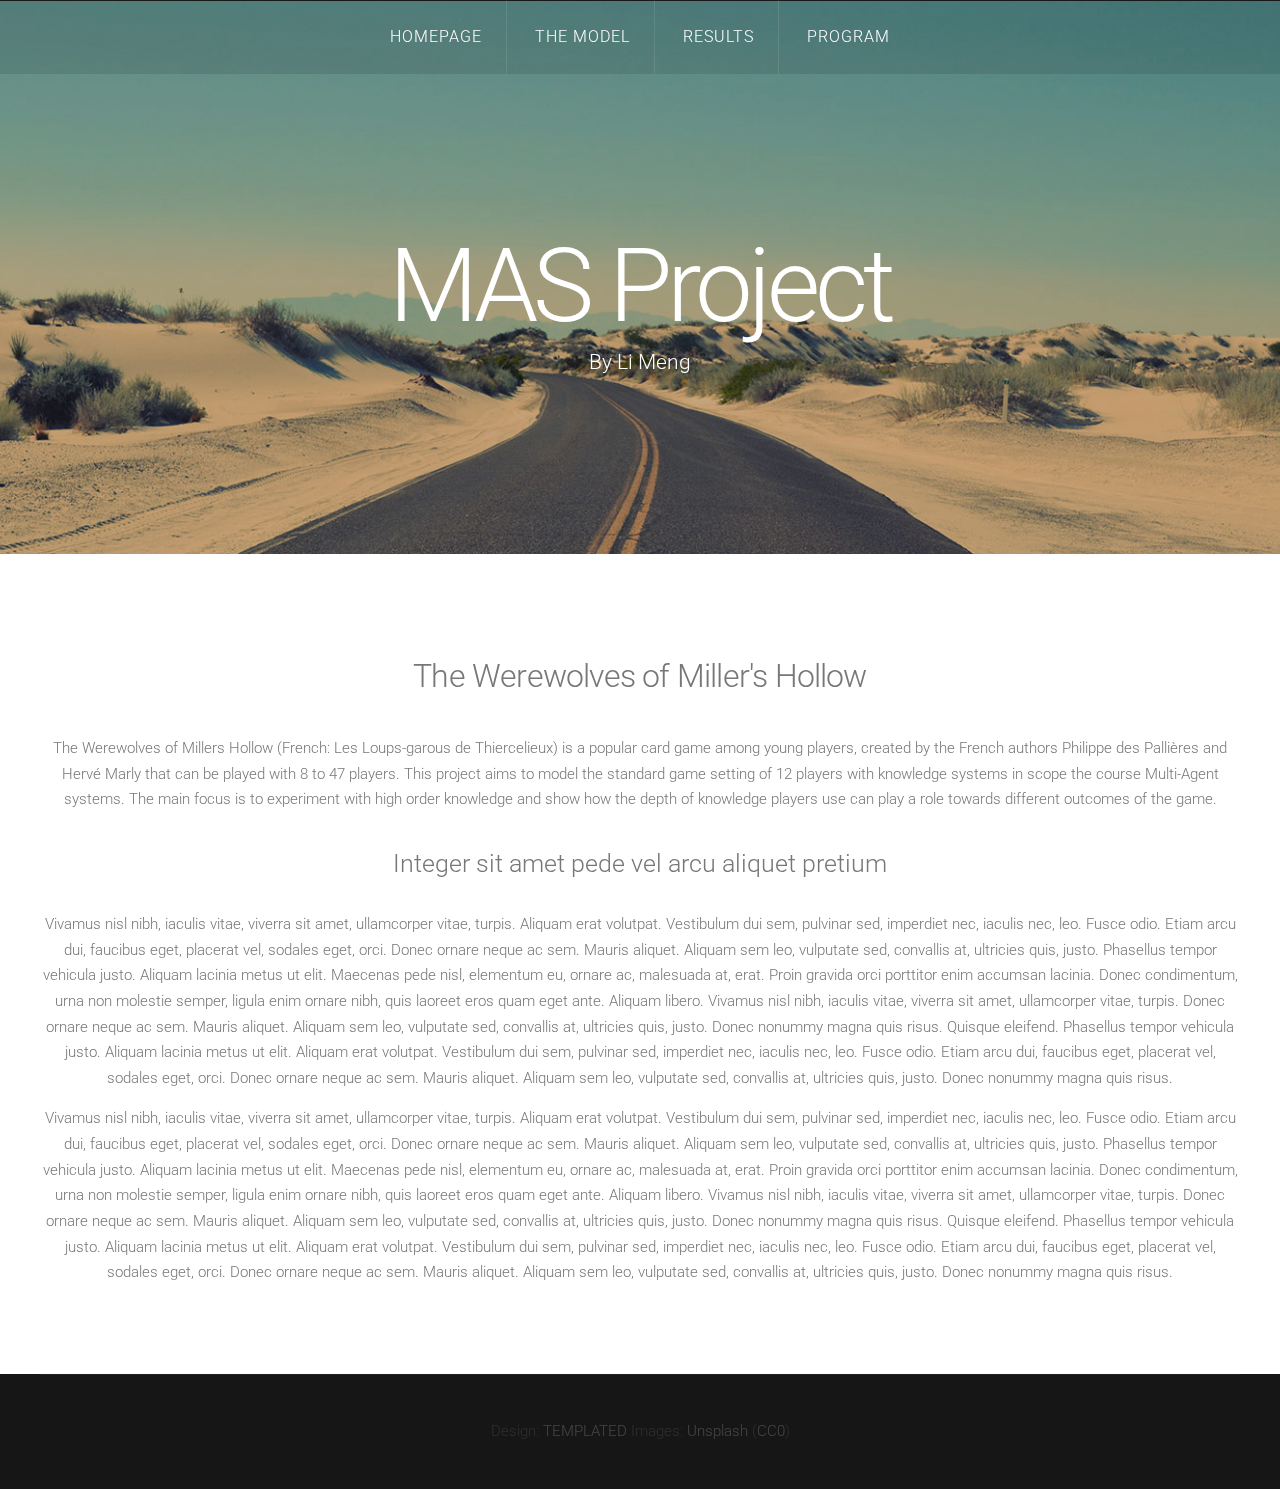
==== commit f3e877bf: "sytyle change" ====
--- a/index.html
+++ b/index.html
@@ -6,7 +6,7 @@
 -->
 <html>
 	<head>
-		<title>Linear by TEMPLATED</title>
+		<title>Werewolves</title>
 		<meta http-equiv="content-type" content="text/html; charset=utf-8" />
 		<meta name="description" content="" />
 		<meta name="keywords" content="" />
@@ -30,9 +30,9 @@
 				<nav id="nav">
 					<ul>
 						<li class="active"><a href="index.html">Homepage</a></li>
-						<li><a href="left-sidebar.html">Left Sidebar</a></li>
-						<li><a href="right-sidebar.html">Right Sidebar</a></li>
-						<li><a href="no-sidebar.html">No Sidebar</a></li>
+						<li><a href="left-sidebar.html">The Model</a></li>
+						<li><a href="right-sidebar.html">Results</a></li>
+						<li><a href="no-sidebar.html">Program</a></li>
 					</ul>
 				</nav>
 			</div>
@@ -40,111 +40,30 @@
 				
 				<!-- Logo -->
 				<div id="logo">
-					<h1><a href="#">Linear</a></h1>
-					<span class="tag">By TEMPLATED</span>
+					<h1><a href="#">MAS Project</a></h1>
+					<span class="tag">By Li Meng</span>
 				</div>
 			</div>
 		</div>
 
-	<!-- Featured -->
-		<div id="featured">
-			<div class="container">
-				<header>
-					<h2>Welcome to Linear</h2>
-				</header>
-				<p>This is <strong>Linear</strong>, a responsive HTML5 site template freebie by <a href="http://templated.co">TEMPLATED</a>. Released for free under the <a href="http://templated.co/license">Creative Commons Attribution</a> license, so use it for whatever (personal or commercial) &ndash; just give us credit! Check out more of our stuff at <a href="http://templated.co">our site</a> or follow us on <a href="http://twitter.com/templatedco">Twitter</a>.</p>
-				<hr />
-				<div class="row">
-					<section class="4u">
-						<span class="pennant"><span class="fa fa-briefcase"></span></span>
-						<h3>Maecenas luctus lectus</h3>
-						<p>Curabitur sit amet nulla. Nam in massa. Sed vel tellus. Curabitur sem urna, consequat vel, suscipit in, mattis placerat, nulla. Sed ac leo.</p>
-						<a href="#" class="button button-style1">Read More</a>
-					</section>
-					<section class="4u">
-						<span class="pennant"><span class="fa fa-lock"></span></span>
-						<h3>Maecenas luctus lectus</h3>
-						<p>Donec ornare neque ac sem. Mauris aliquet. Aliquam sem leo, vulputate sed, convallis at, ultricies quis, justo. Donec magna.</p>
-						<a href="#" class="button button-style1">Read More</a>
-					</section>
-					<section class="4u">
-						<span class="pennant"><span class="fa fa-globe"></span></span>
-						<h3>Maecenas luctus lectus</h3>
-						<p>Curabitur sit amet nulla. Nam in massa. Sed vel tellus. Curabitur sem urna, consequat vel, suscipit in, mattis placerat, nulla. Sed ac leo.</p>
-						<a href="#" class="button button-style1">Read More</a>
-					</section>
-
-				</div>
-			</div>
-		</div>
 
 	<!-- Main -->
 		<div id="main">
 			<div id="content" class="container">
+				<section>
+					<header>
+						<h2>The Werewolves of Miller's Hollow</h2>
+					</header>
+					<p>The Werewolves of Millers Hollow (French: Les Loups-garous de Thiercelieux) is a popular card game among young players, created by the French authors Philippe des Pallières and Hervé Marly that can be played with 8 to 47 players. This project aims to model the standard game setting of 12 players with knowledge systems in scope the course Multi-Agent systems. The main focus is to experiment with high order knowledge and show how the depth of knowledge players use can play a role towards different outcomes of the game.</p>					<header>
+						<span class="byline">Integer sit amet pede vel arcu aliquet pretium</span>
+					</header>
+					<p>Vivamus nisl nibh, iaculis vitae, viverra sit amet, ullamcorper vitae, turpis. Aliquam erat volutpat. Vestibulum dui sem, pulvinar sed, imperdiet nec, iaculis nec, leo. Fusce odio. Etiam arcu dui, faucibus eget, placerat vel, sodales eget, orci. Donec ornare neque ac sem. Mauris aliquet. Aliquam sem leo, vulputate sed, convallis at, ultricies quis, justo. Phasellus tempor vehicula justo. Aliquam lacinia metus ut elit. Maecenas pede nisl, elementum eu, ornare ac, malesuada at, erat. Proin gravida orci porttitor enim accumsan lacinia. Donec condimentum, urna non molestie semper, ligula enim ornare nibh, quis laoreet eros quam eget ante. Aliquam libero. Vivamus nisl nibh, iaculis vitae, viverra sit amet, ullamcorper vitae, turpis. Donec ornare neque ac sem. Mauris aliquet. Aliquam sem leo, vulputate sed, convallis at, ultricies quis, justo. Donec nonummy magna quis risus. Quisque eleifend. Phasellus tempor vehicula justo. Aliquam lacinia metus ut elit. Aliquam erat volutpat. Vestibulum dui sem, pulvinar sed, imperdiet nec, iaculis nec, leo. Fusce odio. Etiam arcu dui, faucibus eget, placerat vel, sodales eget, orci. Donec ornare neque ac sem. Mauris aliquet. Aliquam sem leo, vulputate sed, convallis at, ultricies quis, justo. Donec nonummy magna quis risus.</p>
+					<p>Vivamus nisl nibh, iaculis vitae, viverra sit amet, ullamcorper vitae, turpis. Aliquam erat volutpat. Vestibulum dui sem, pulvinar sed, imperdiet nec, iaculis nec, leo. Fusce odio. Etiam arcu dui, faucibus eget, placerat vel, sodales eget, orci. Donec ornare neque ac sem. Mauris aliquet. Aliquam sem leo, vulputate sed, convallis at, ultricies quis, justo. Phasellus tempor vehicula justo. Aliquam lacinia metus ut elit. Maecenas pede nisl, elementum eu, ornare ac, malesuada at, erat. Proin gravida orci porttitor enim accumsan lacinia. Donec condimentum, urna non molestie semper, ligula enim ornare nibh, quis laoreet eros quam eget ante. Aliquam libero. Vivamus nisl nibh, iaculis vitae, viverra sit amet, ullamcorper vitae, turpis. Donec ornare neque ac sem. Mauris aliquet. Aliquam sem leo, vulputate sed, convallis at, ultricies quis, justo. Donec nonummy magna quis risus. Quisque eleifend. Phasellus tempor vehicula justo. Aliquam lacinia metus ut elit. Aliquam erat volutpat. Vestibulum dui sem, pulvinar sed, imperdiet nec, iaculis nec, leo. Fusce odio. Etiam arcu dui, faucibus eget, placerat vel, sodales eget, orci. Donec ornare neque ac sem. Mauris aliquet. Aliquam sem leo, vulputate sed, convallis at, ultricies quis, justo. Donec nonummy magna quis risus.</p>
 
-				<div class="row">
-					<section class="6u">
-						<a href="#" class="image full"><img src="images/pic01.jpg" alt=""></a>
-						<header>
-							<h2>Mauris vulputate dolor</h2>
-						</header>
-						<p>In posuere eleifend odio. Quisque semper augue mattis wisi. Maecenas ligula. Pellentesque viverra vulputate enim. Aliquam erat volutpat. Donec leo, vivamus fermentum nibh in augue praesent a lacus at urna congue rutrum.</p>
-					</section>				
-					<section class="6u">
-						<a href="#" class="image full"><img src="images/pic02.jpg" alt=""></a>
-						<header>
-							<h2>Mauris vulputate dolor</h2>
-						</header>
-						<p>In posuere eleifend odio. Quisque semper augue mattis wisi. Maecenas ligula. Pellentesque viverra vulputate enim. Aliquam erat volutpat. Donec leo, vivamus fermentum nibh in augue praesent a lacus at urna congue rutrum.</p>
-					</section>				
-				</div>
-
-				<div class="row">
-					<section class="6u">
-						<a href="#" class="image full"><img src="images/pic03.jpg" alt=""></a>
-						<header>
-							<h2>Mauris vulputate dolor</h2>
-						</header>
-						<p>In posuere eleifend odio. Quisque semper augue mattis wisi. Maecenas ligula. Pellentesque viverra vulputate enim. Aliquam erat volutpat. Donec leo, vivamus fermentum nibh in augue praesent a lacus at urna congue rutrum.</p>
-					</section>				
-					<section class="6u">
-						<a href="#" class="image full"><img src="images/pic04.jpg" alt=""></a>
-						<header>
-							<h2>Mauris vulputate dolor</h2>
-						</header>
-						<p>In posuere eleifend odio. Quisque semper augue mattis wisi. Maecenas ligula. Pellentesque viverra vulputate enim. Aliquam erat volutpat. Donec leo, vivamus fermentum nibh in augue praesent a lacus at urna congue rutrum.</p>
-					</section>				
-				</div>
-			
-			</div>
-		</div>
-
-	<!-- Tweet -->
-		<div id="tweet">
-			<div class="container">
-				<section>
-					<blockquote>&ldquo;In posuere eleifend odio. Quisque semper augue mattis wisi. Maecenas ligula. Pellentesque viverra vulputate enim. Aliquam erat volutpat.&rdquo;</blockquote>
 				</section>
 			</div>
 		</div>
-
-	<!-- Footer -->
-		<div id="footer">
-			<div class="container">
-				<section>
-					<header>
-						<h2>Get in touch</h2>
-						<span class="byline">Integer sit amet pede vel arcu aliquet pretium</span>
-					</header>
-					<ul class="contact">
-						<li><a href="#" class="fa fa-twitter"><span>Twitter</span></a></li>
-						<li class="active"><a href="#" class="fa fa-facebook"><span>Facebook</span></a></li>
-						<li><a href="#" class="fa fa-dribbble"><span>Pinterest</span></a></li>
-						<li><a href="#" class="fa fa-tumblr"><span>Google+</span></a></li>
-					</ul>
-				</section>
-			</div>
-		</div>
+	<!-- /Main -->
 
 	<!-- Copyright -->
 		<div id="copyright">
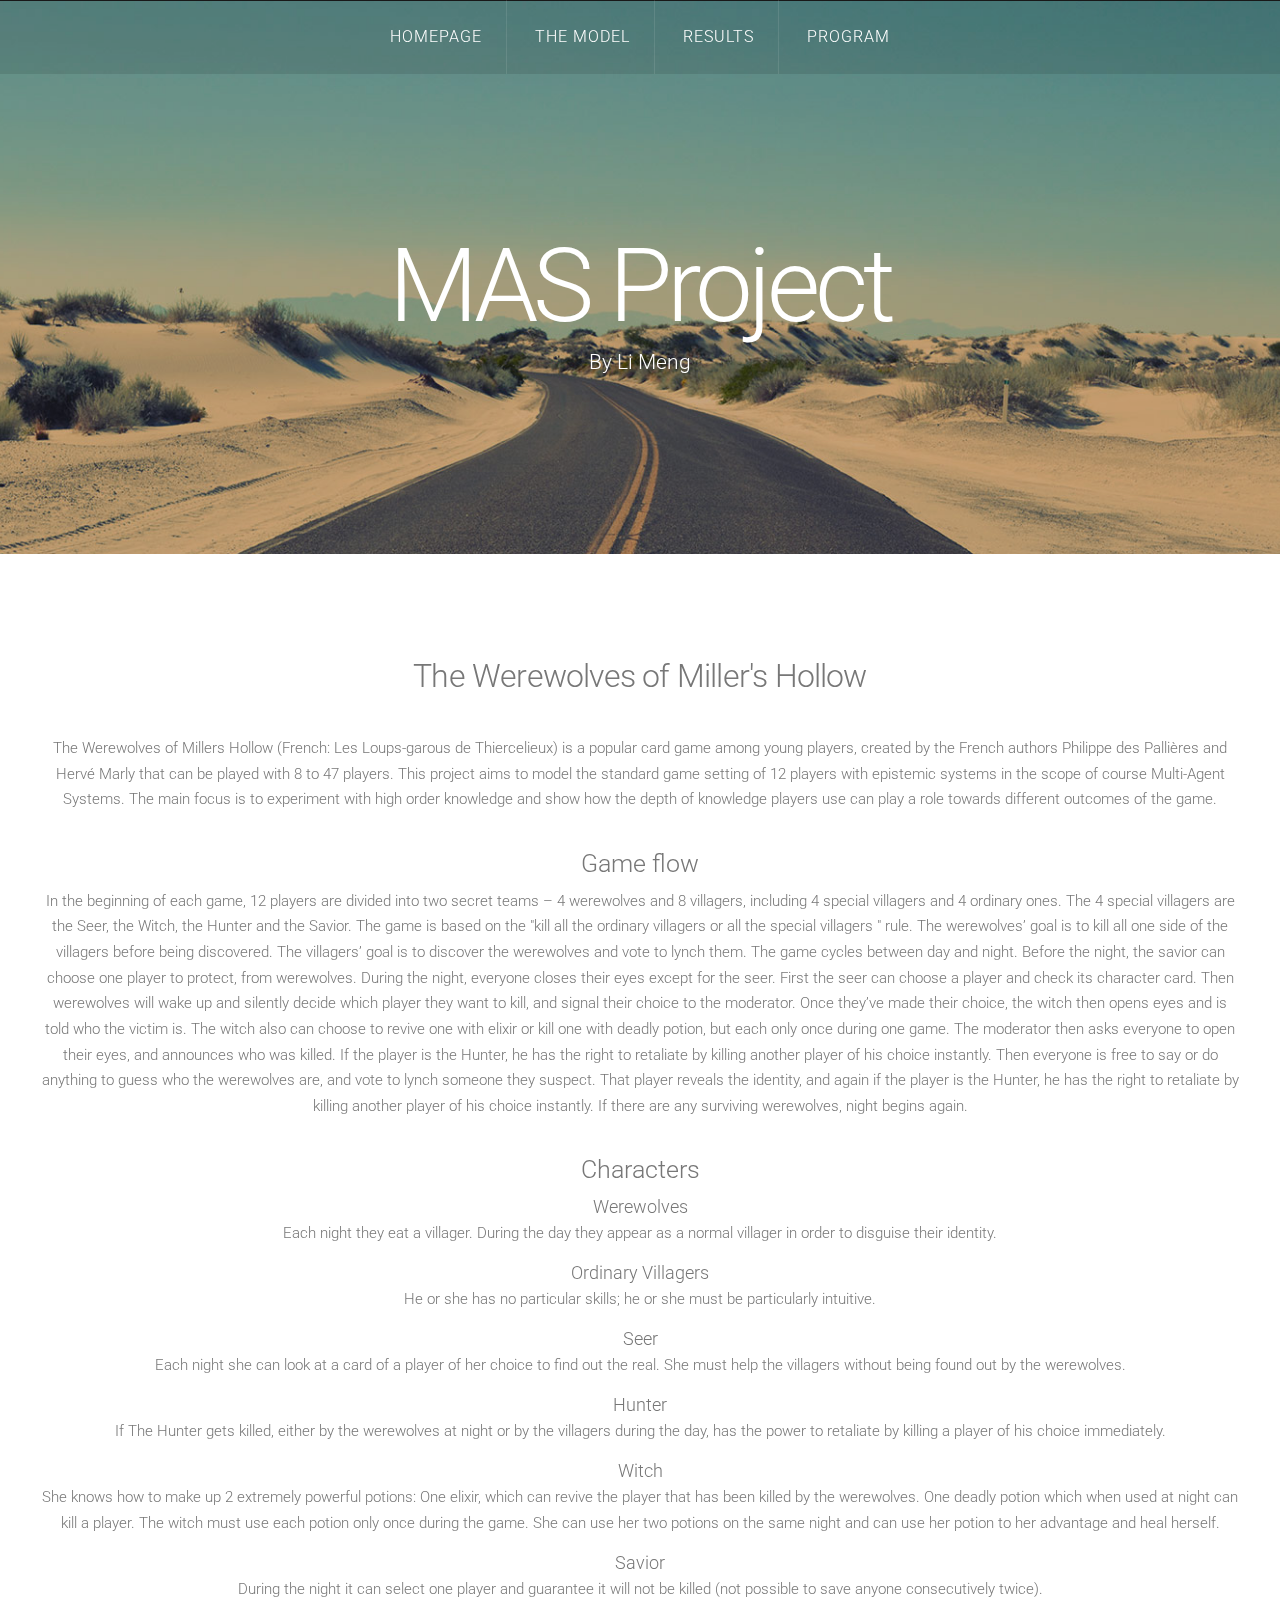
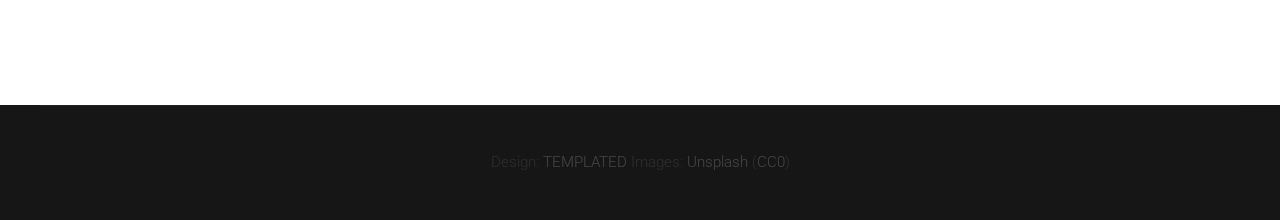
==== commit 1c30c174: "preliminary" ====
--- a/index.html
+++ b/index.html
@@ -54,11 +54,23 @@
 					<header>
 						<h2>The Werewolves of Miller's Hollow</h2>
 					</header>
-					<p>The Werewolves of Millers Hollow (French: Les Loups-garous de Thiercelieux) is a popular card game among young players, created by the French authors Philippe des Pallières and Hervé Marly that can be played with 8 to 47 players. This project aims to model the standard game setting of 12 players with knowledge systems in scope the course Multi-Agent systems. The main focus is to experiment with high order knowledge and show how the depth of knowledge players use can play a role towards different outcomes of the game.</p>					<header>
-						<span class="byline">Integer sit amet pede vel arcu aliquet pretium</span>
-					</header>
-					<p>Vivamus nisl nibh, iaculis vitae, viverra sit amet, ullamcorper vitae, turpis. Aliquam erat volutpat. Vestibulum dui sem, pulvinar sed, imperdiet nec, iaculis nec, leo. Fusce odio. Etiam arcu dui, faucibus eget, placerat vel, sodales eget, orci. Donec ornare neque ac sem. Mauris aliquet. Aliquam sem leo, vulputate sed, convallis at, ultricies quis, justo. Phasellus tempor vehicula justo. Aliquam lacinia metus ut elit. Maecenas pede nisl, elementum eu, ornare ac, malesuada at, erat. Proin gravida orci porttitor enim accumsan lacinia. Donec condimentum, urna non molestie semper, ligula enim ornare nibh, quis laoreet eros quam eget ante. Aliquam libero. Vivamus nisl nibh, iaculis vitae, viverra sit amet, ullamcorper vitae, turpis. Donec ornare neque ac sem. Mauris aliquet. Aliquam sem leo, vulputate sed, convallis at, ultricies quis, justo. Donec nonummy magna quis risus. Quisque eleifend. Phasellus tempor vehicula justo. Aliquam lacinia metus ut elit. Aliquam erat volutpat. Vestibulum dui sem, pulvinar sed, imperdiet nec, iaculis nec, leo. Fusce odio. Etiam arcu dui, faucibus eget, placerat vel, sodales eget, orci. Donec ornare neque ac sem. Mauris aliquet. Aliquam sem leo, vulputate sed, convallis at, ultricies quis, justo. Donec nonummy magna quis risus.</p>
-					<p>Vivamus nisl nibh, iaculis vitae, viverra sit amet, ullamcorper vitae, turpis. Aliquam erat volutpat. Vestibulum dui sem, pulvinar sed, imperdiet nec, iaculis nec, leo. Fusce odio. Etiam arcu dui, faucibus eget, placerat vel, sodales eget, orci. Donec ornare neque ac sem. Mauris aliquet. Aliquam sem leo, vulputate sed, convallis at, ultricies quis, justo. Phasellus tempor vehicula justo. Aliquam lacinia metus ut elit. Maecenas pede nisl, elementum eu, ornare ac, malesuada at, erat. Proin gravida orci porttitor enim accumsan lacinia. Donec condimentum, urna non molestie semper, ligula enim ornare nibh, quis laoreet eros quam eget ante. Aliquam libero. Vivamus nisl nibh, iaculis vitae, viverra sit amet, ullamcorper vitae, turpis. Donec ornare neque ac sem. Mauris aliquet. Aliquam sem leo, vulputate sed, convallis at, ultricies quis, justo. Donec nonummy magna quis risus. Quisque eleifend. Phasellus tempor vehicula justo. Aliquam lacinia metus ut elit. Aliquam erat volutpat. Vestibulum dui sem, pulvinar sed, imperdiet nec, iaculis nec, leo. Fusce odio. Etiam arcu dui, faucibus eget, placerat vel, sodales eget, orci. Donec ornare neque ac sem. Mauris aliquet. Aliquam sem leo, vulputate sed, convallis at, ultricies quis, justo. Donec nonummy magna quis risus.</p>
+					<p>The Werewolves of Millers Hollow (French: Les Loups-garous de Thiercelieux) is a popular card game among young players, created by the French authors Philippe des Pallières and Hervé Marly that can be played with 8 to 47 players. This project aims to model the standard game setting of 12 players with epistemic systems in the scope of course Multi-Agent Systems. The main focus is to experiment with high order knowledge and show how the depth of knowledge players use can play a role towards different outcomes of the game.</p>					<header>
+                    <span class="byline">Game flow</span>
+                    <p>In the beginning of each game, 12 players are divided into two secret teams – 4 werewolves and 8 villagers, including 4 special villagers and 4 ordinary ones. The 4 special villagers are the Seer, the Witch, the Hunter and the Savior. The game is based on the "kill all the ordinary villagers or all the special villagers " rule. The werewolves’ goal is to kill all one side of the villagers before being discovered. The villagers’ goal is to discover the werewolves and vote to lynch them. The game cycles between day and night. Before the night, the savior can choose one player to protect, from werewolves. During the night, everyone closes their eyes except for the seer. First the seer can choose a player and check its character card.  Then werewolves will wake up and silently decide which player they want to kill, and signal their choice to the moderator. Once they’ve made their choice, the witch then opens eyes and is told who the victim is. The witch also can choose to revive one with elixir or kill one with deadly potion, but each only once during one game. The moderator then asks everyone to open their eyes, and announces who was killed. If the player is the Hunter, he has the right to retaliate by killing another player of his choice instantly. Then everyone is free to say or do anything to guess who the werewolves are, and vote to lynch someone they suspect. That player reveals the identity, and again if the player is the Hunter, he has the right to retaliate by killing another player of his choice instantly. If there are any surviving werewolves, night begins again.</p>
+                    <span class="byline">Characters</span>
+                    <h3>Werewolves</h3>
+                    <p>Each night they eat a villager. During the day they appear as a normal villager in order to disguise their identity.</p>
+                    <h3>Ordinary Villagers</h3>
+                    <p>He or she has no particular skills; he or she must be particularly intuitive.</p>
+                    <h3>Seer</h3>
+                    <p>Each night she can look at a card of a player of her choice to find out the real. She must help the villagers without being found out by the werewolves.</p>
+                    <h3>Hunter</h3>
+                    <p>If The Hunter gets killed, either by the werewolves at night or by the villagers during the day, has the power to retaliate by killing a player of his choice immediately.</p>
+                    <h3>Witch</h3>
+                    <p>She knows how to make up 2 extremely powerful potions: One elixir, which can revive the player that has been killed by the werewolves. One deadly potion which when used at night can kill a player. The witch must use each potion only once during the game. She can use her two potions on the same night and can use her potion to her advantage and heal herself.</p>
+                    <h3>Savior</h3>
+                    <p>During the night it can select one player and guarantee it will not be killed (not possible to save anyone consecutively twice).</p>
+
 
 				</section>
 			</div>
--- a/css/style-desktop.css
+++ b/css/style-desktop.css
@@ -29,6 +29,10 @@
 		header .byline
 		{
 			font-size: 1.7em;
+		}
+		header h3
+		{
+			font-size: 1.2em;
 		}
 
 /*********************************************************************************/
